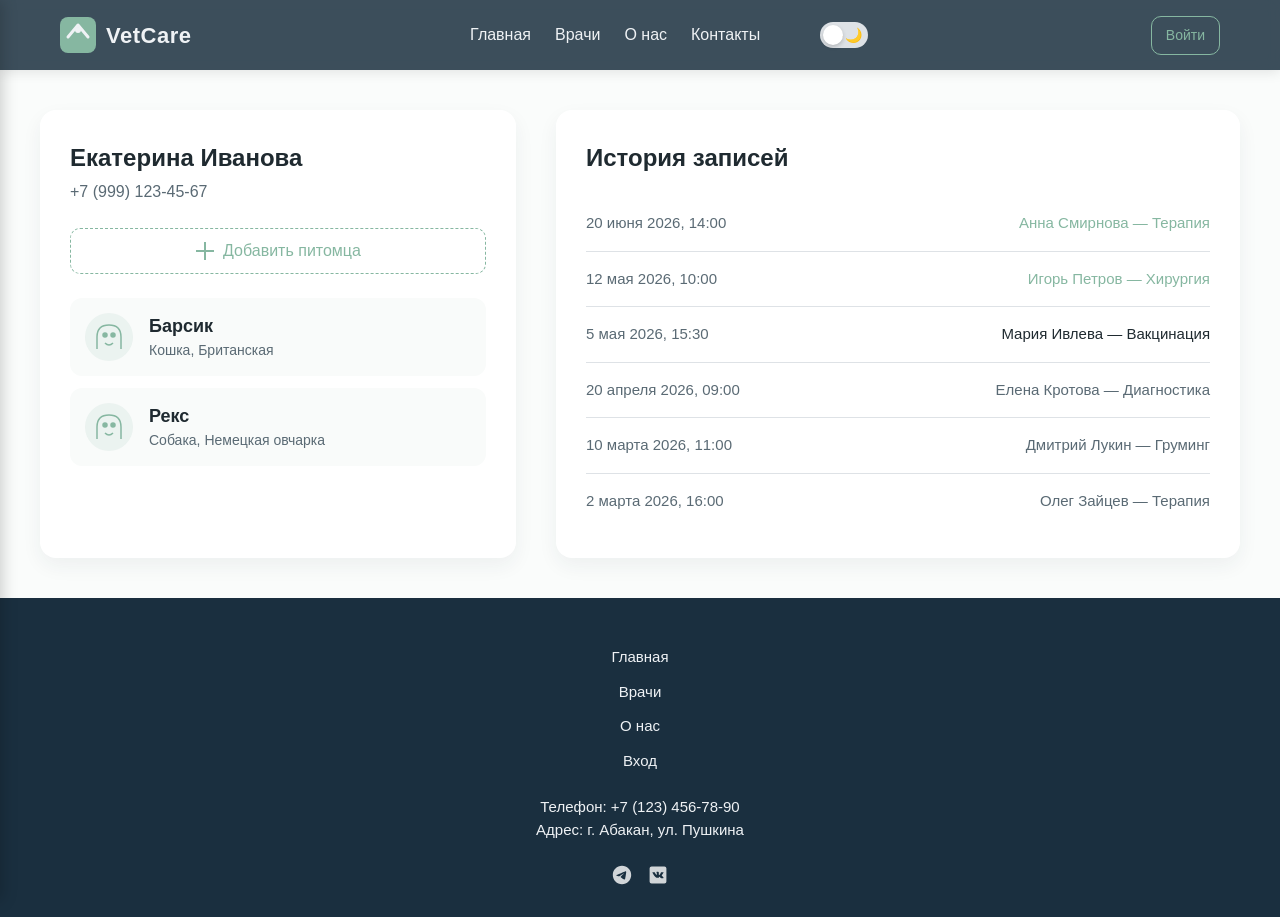
==== account.html @ f92dcf3c "Add files via upload" ====
<!DOCTYPE html>
<html lang="ru">
<head>
  <meta charset="UTF-8">
  <meta name="viewport" content="width=device-width, initial-scale=1.0">
  <title>Личный кабинет — VetCare</title>
  <link rel="stylesheet" href="style.css">
</head>
<body>
  <header class="header">
    <div class="container header__inner">
      <a href="index.html" class="logo" aria-label="На главную">
        <svg width="36" height="36" viewBox="0 0 36 36" fill="none">
          <rect width="36" height="36" rx="8" fill="#86B7A1" />
          <path d="M8 20 L18 8 L28 20" stroke="#EFF2F5" stroke-width="3" stroke-linecap="round" stroke-linejoin="round"/>
          <circle cx="18" cy="13" r="3" fill="#EFF2F5" />
        </svg>
        <span class="logo__text">VetCare</span>
      </a>
      <nav class="header__nav">
        <ul class="header__nav-list">
          <li><a href="index.html" class="header__nav-link">Главная</a></li>
          <li><a href="index.html#doctors-section" class="header__nav-link">Врачи</a></li>
          <li><a href="index.html#about" class="header__nav-link">О нас</a></li>
          <li><a href="#footer" class="header__nav-link">Контакты</a></li>
        </ul>
      </nav>
<button class="theme-switch" id="themeToggle" aria-label="Переключить тему">
  <span class="theme-switch__track">
    <span class="theme-switch__icon theme-switch__icon--sun">☀️</span>
    <span class="theme-switch__icon theme-switch__icon--moon">🌙</span>
    <span class="theme-switch__thumb"></span>
  </span>
</button>
      <div class="header__actions" id="headerActions"></div>
      <button class="burger" aria-label="Открыть меню">
        <span></span><span></span><span></span>
      </button>
    </div>
  </header>
  <div class="mobile-overlay"></div>
  <nav class="mobile-menu" id="mobileMenu">
    <a href="index.html" class="mobile-menu__link">Главная</a>
    <a href="index.html#doctors-section" class="mobile-menu__link">Врачи</a>
    <a href="index.html#about" class="mobile-menu__link">О нас</a>
    <a href="#footer" class="mobile-menu__link">Контакты</a>
    <div id="mobileAuth"></div>
  </nav>

  <main class="main">
    <div class="container account-container">
      <div class="account__left">
        <div class="account__user-info">
          <h2 class="account__user-name">Екатерина Иванова</h2>
          <p class="account__user-phone">+7 (999) 123-45-67</p>
        </div>
        <button class="btn btn-outline account__add-pet-btn" id="openAddPetBtn">
          <svg width="20" height="20" viewBox="0 0 20 20" fill="none" stroke="currentColor" stroke-width="2">
            <line x1="10" y1="1" x2="10" y2="19"/><line x1="1" y1="10" x2="19" y2="10"/>
          </svg>
          Добавить питомца
        </button>
        <div class="pets-list" id="petsList">
          <div class="pet-card" data-pet-id="1" onclick="location.href='pet.html?id=1'">
            <div class="pet-card__silhouette">
              <svg width="40" height="40" viewBox="0 0 40 40" fill="none" stroke="#86B7A1" stroke-width="1.5">
                <path d="M8 32V20C8 12 12 8 20 8C28 8 32 12 32 20V32"/>
                <circle cx="16" cy="18" r="2" fill="#86B7A1"/><circle cx="24" cy="18" r="2" fill="#86B7A1"/>
                <path d="M16 26C16 26 18 28 20 28C22 28 24 26 24 26" stroke="#86B7A1" stroke-width="1.5" fill="none"/>
              </svg>
            </div>
            <div class="pet-card__info">
              <h3 class="pet-card__name">Барсик</h3>
              <p class="pet-card__details">Кошка, Британская</p>
            </div>
          </div>
          <div class="pet-card" data-pet-id="2" onclick="location.href='pet.html?id=2'">
            <div class="pet-card__silhouette">
              <svg width="40" height="40" viewBox="0 0 40 40" fill="none" stroke="#86B7A1" stroke-width="1.5">
                <path d="M8 32V20C8 12 12 8 20 8C28 8 32 12 32 20V32"/>
                <circle cx="16" cy="18" r="2" fill="#86B7A1"/><circle cx="24" cy="18" r="2" fill="#86B7A1"/>
                <path d="M16 26C16 26 18 28 20 28C22 28 24 26 24 26" stroke="#86B7A1" stroke-width="1.5" fill="none"/>
              </svg>
            </div>
            <div class="pet-card__info">
              <h3 class="pet-card__name">Рекс</h3>
              <p class="pet-card__details">Собака, Немецкая овчарка</p>
            </div>
          </div>
        </div>
      </div>

      <div class="account__right">
        <h2 class="account__history-title">История записей</h2>
        <div class="history-list" id="historyList">
          <div class="history-item history-item--future">
            <span class="history-item__date">20 июня 2026, 14:00</span>
            <span class="history-item__info">Анна Смирнова — Терапия</span>
          </div>
          <div class="history-item history-item--future">
            <span class="history-item__date">12 мая 2026, 10:00</span>
            <span class="history-item__info">Игорь Петров — Хирургия</span>
          </div>
          <div class="history-item">
            <span class="history-item__date">5 мая 2026, 15:30</span>
            <span class="history-item__info">Мария Ивлева — Вакцинация</span>
          </div>
          <div class="history-item history-item--past">
            <span class="history-item__date">20 апреля 2026, 09:00</span>
            <span class="history-item__info">Елена Кротова — Диагностика</span>
          </div>
          <div class="history-item history-item--past">
            <span class="history-item__date">10 марта 2026, 11:00</span>
            <span class="history-item__info">Дмитрий Лукин — Груминг</span>
          </div>
          <div class="history-item history-item--past">
            <span class="history-item__date">2 марта 2026, 16:00</span>
            <span class="history-item__info">Олег Зайцев — Терапия</span>
          </div>
        </div>
      </div>
    </div>
  </main>

  <footer class="footer" id="footer">
    <div class="container footer__inner">
      <ul class="footer__nav">
        <li><a href="index.html">Главная</a></li>
        <li><a href="index.html#doctors-section">Врачи</a></li>
        <li><a href="index.html#about">О нас</a></li>
        <li><a href="auth.html">Вход</a></li>
      </ul>
      <div class="footer__contacts">
        <p>Телефон: <a href="tel:+71234567890" class="footer__link">+7 (123) 456-78-90</a></p>
        <p>Адрес: г. Абакан, ул. Пушкина</p>
      </div>
      <div class="social">
        <a href="#" class="social__link" aria-label="Telegram">
          <img src="images/telegram.svg" alt="Telegram" width="20" height="20" />
        </a>
        <a href="#" class="social__link" aria-label="VK">
          <img src="images/vk.svg" alt="VK" width="20" height="20" />
        </a>
      </div>
    </div>
  </footer>

  <div class="modal-overlay" id="addPetModal">
    <div class="modal">
      <button class="modal__close" id="closeAddPetBtn" aria-label="Закрыть">
        <svg width="24" height="24" viewBox="0 0 24 24" fill="none" stroke="currentColor"><path d="M18 6L6 18M6 6l12 12"/></svg>
      </button>
      <h3 class="modal__title">Добавить питомца</h3>
      <form id="addPetForm" class="modal__form active" novalidate>
        <div class="form-group">
          <input type="text" class="form-input" placeholder="Кличка" required>
          <span class="form-error"></span>
        </div>
        <div class="form-group">
          <input type="number" class="form-input" placeholder="Возраст (лет)" min="0" max="30" required>
          <span class="form-error"></span>
        </div>
        <div class="form-group">
          <select class="form-input" id="petSpecies" required>
            <option value="" disabled selected>Вид животного</option>
            <option value="cat">Кошка</option>
            <option value="dog">Собака</option>
            <option value="rodent">Грызун</option>
            <option value="bird">Птица</option>
            <option value="reptile">Рептилия</option>
          </select>
          <span class="form-error"></span>
        </div>
        <div class="form-group">
          <select class="form-input" id="petBreed" required>
            <option value="" disabled selected>Порода</option>
          </select>
          <span class="form-error"></span>
        </div>
        <div class="form-group">
          <select class="form-input" id="petGender" required>
            <option value="" disabled selected>Пол</option>
            <option value="male">Самец</option>
            <option value="female">Самка</option>
            <option value="unknown">Неизвестно</option>
          </select>
          <span class="form-error"></span>
        </div>
        <button type="submit" class="btn btn-primary modal__submit">Добавить</button>
      </form>
    </div>
  </div>

  <script src="script.js"></script>
  <script>
    document.addEventListener('DOMContentLoaded', function() {
      const authActions = document.getElementById('headerActions');
      if (authActions && localStorage.getItem('loggedIn') === 'true') {
        authActions.innerHTML = `
          <a href="#" class="btn btn-outline header__settings-btn">Настройки аккаунта</a>
          <a href="#" class="btn btn-outline header__logout-btn" id="logoutBtn">Выйти</a>
        `;
        const logoutBtn = document.getElementById('logoutBtn');
        if (logoutBtn) {
          logoutBtn.addEventListener('click', function(e) {
            e.preventDefault();
            localStorage.removeItem('loggedIn');
            window.location.href = 'index.html';
          });
        }
      }
    });

    const modal = document.getElementById('addPetModal');
    const openBtn = document.getElementById('openAddPetBtn');
    const closeBtn = document.getElementById('closeAddPetBtn');
    openBtn.addEventListener('click', () => modal.classList.add('active'));
    closeBtn.addEventListener('click', () => modal.classList.remove('active'));
    modal.addEventListener('click', (e) => { if (e.target === modal) modal.classList.remove('active'); });

    const breeds = {
      cat: ['Британская', 'Персидская', 'Сиамская', 'Мейн-кун', 'Другая'],
      dog: ['Немецкая овчарка', 'Лабрадор', 'Йоркширский терьер', 'Бигль', 'Другая'],
      rodent: ['Хомяк', 'Морская свинка', 'Кролик', 'Шиншилла', 'Другая'],
      bird: ['Волнистый попугай', 'Корелла', 'Жако', 'Канарейка', 'Другая'],
      reptile: ['Черепаха', 'Ящерица', 'Змея', 'Хамелеон', 'Другая']
    };
    const speciesSelect = document.getElementById('petSpecies');
    const breedSelect = document.getElementById('petBreed');
    speciesSelect.addEventListener('change', function() {
      const species = this.value;
      breedSelect.innerHTML = '<option value="" disabled selected>Порода</option>';
      if (breeds[species]) {
        breeds[species].forEach(breed => {
          const opt = document.createElement('option');
          opt.value = breed.toLowerCase().replace(/\s/g, '-');
          opt.textContent = breed;
          breedSelect.appendChild(opt);
        });
      }
    });

    const petsList = document.getElementById('petsList');
    const addPetForm = document.getElementById('addPetForm');
    addPetForm.addEventListener('submit', function(e) {
      e.preventDefault();
      const nameInput = this.querySelector('[placeholder="Кличка"]');
      const name = nameInput.value;
      const species = speciesSelect.options[speciesSelect.selectedIndex].text;
      const breed = breedSelect.options[breedSelect.selectedIndex].text;
      const newCard = document.createElement('div');
      newCard.className = 'pet-card pet-card--new';
      newCard.setAttribute('data-pet-id', Date.now());
      newCard.innerHTML = `
        <div class="pet-card__silhouette">
          <svg width="40" height="40" viewBox="0 0 40 40" fill="none" stroke="#86B7A1" stroke-width="1.5">
            <path d="M8 32V20C8 12 12 8 20 8C28 8 32 12 32 20V32"/>
            <circle cx="16" cy="18" r="2" fill="#86B7A1"/><circle cx="24" cy="18" r="2" fill="#86B7A1"/>
            <path d="M16 26C16 26 18 28 20 28C22 28 24 26 24 26" stroke="#86B7A1" stroke-width="1.5" fill="none"/>
          </svg>
        </div>
        <div class="pet-card__info">
          <h3 class="pet-card__name">${name}</h3>
          <p class="pet-card__details">${species}, ${breed}</p>
        </div>
      `;
      newCard.addEventListener('click', () => {
        location.href = `pet.html?id=${newCard.dataset.petId}`;
      });
      petsList.appendChild(newCard);
      requestAnimationFrame(() => {
        newCard.classList.add('pet-card--visible');
      });
      modal.classList.remove('active');
      this.reset();
    });

    const historyItems = document.querySelectorAll('.history-item');
    const observer = new IntersectionObserver((entries) => {
      entries.forEach(entry => {
        if (entry.isIntersecting) {
          entry.target.classList.add('history-item--visible');
          observer.unobserve(entry.target);
        }
      });
    }, { threshold: 0.3 });

    historyItems.forEach(item => {
      const rect = item.getBoundingClientRect();
      const isVisible = rect.top < window.innerHeight && rect.bottom > 0;
      if (isVisible) {
        item.classList.add('history-item--visible');
      } else {
        observer.observe(item);
      }
    });

    document.querySelectorAll('.pet-card').forEach(pet => {
      pet.style.opacity = 0;
      pet.style.transform = 'scale(0.95)';
      setTimeout(() => {
        pet.style.transition = 'opacity 0.4s ease, transform 0.4s ease';
        pet.style.opacity = 1;
        pet.style.transform = 'scale(1)';
      }, 100);
    });
  </script>
</body>
</html>
---- style.css ----
:root {
  --bg-page: #FAFCFB;
  --dark: #1A2F3F;
  --dark-text: #EFF2F5;
  --text-primary: #1F2A30;
  --text-secondary: #5A6A74;
  --accent: #86B7A1;
  --accent-light: #A8D0BD;
  --accent-soft: #F0D9CE;
  --border-light: #DEE2E6;
  --white: #FFFFFF;
  --shadow-sm: 0 8px 20px rgba(26,47,63,0.06);
  --shadow-hover: 0 12px 28px rgba(26,47,63,0.12);
  --radius-card: 16px;
  --radius-btn: 10px;
  --font: -apple-system, BlinkMacSystemFont, 'Segoe UI', Roboto, Helvetica, Arial, sans-serif;
  --transition: 0.2s ease;
}

body.dark-theme {
  --bg-page: #1a1f24;
  --dark: #0d1114;
  --dark-text: #cfd4d9;
  --text-primary: #e0e5ea;
  --text-secondary: #a0a8b0;
  --accent: #86b7a1;
  --accent-light: #a8d0bd;
  --accent-soft: #d9c5b8;
  --border-light: #3a4047;
  --white: #252a30;
  --shadow-sm: 0 8px 20px rgba(0,0,0,0.3);
  --shadow-hover: 0 12px 28px rgba(0,0,0,0.4);
}

* {
  margin: 0;
  padding: 0;
  box-sizing: border-box;
}

body {
  font-family: var(--font);
  background: var(--bg-page);
  color: var(--text-primary);
  font-size: 16px;
  line-height: 1.5;
  display: flex;
  flex-direction: column;
  min-height: 100vh;
  padding-top: 70px;
}

.main {
  flex: 1;
}

.container {
  max-width: 1200px;
  margin: 0 auto;
  padding: 0 20px;
}

.header {
  background: rgba(26,47,63,0.85);
  backdrop-filter: blur(10px);
  color: var(--dark-text);
  position: fixed;
  top: 0;
  width: 100%;
  z-index: 1000;
  height: 70px;
  box-shadow: 0 2px 12px rgba(0,0,0,0.1);
}
.header__inner {
  display: flex;
  align-items: center;
  justify-content: space-between;
  height: 100%;
}
.header__actions {
  display: flex;
  gap: 8px;
  flex-wrap: wrap;
  justify-content: flex-end;
}
.header__actions .btn {
  padding: 8px 14px;
  font-size: 14px;
  white-space: nowrap;
}
.logo {
  display: flex;
  align-items: center;
  gap: 10px;
  text-decoration: none;
  color: var(--dark-text);
}
.logo__text {
  font-size: 22px;
  font-weight: 700;
  letter-spacing: 0.5px;
}

.btn {
  display: inline-flex;
  align-items: center;
  justify-content: center;
  padding: 10px 20px;
  border-radius: var(--radius-btn);
  font-size: 16px;
  font-weight: 500;
  border: 1px solid transparent;
  cursor: pointer;
  text-decoration: none;
  transition: background var(--transition), transform var(--transition), box-shadow var(--transition);
}
.btn-primary {
  background: linear-gradient(135deg, var(--accent), var(--accent-light));
  color: white;
  border: none;
  box-shadow: 0 4px 12px rgba(134,183,161,0.3);
}
.btn-primary:hover {
  background: linear-gradient(135deg, #7BA18D, #98C4B0);
  transform: translateY(-2px);
  box-shadow: 0 6px 18px rgba(134,183,161,0.45);
}
.btn-outline {
  background: transparent;
  color: var(--accent);
  border: 1px solid var(--accent);
}
.btn-outline:hover {
  background: var(--accent);
  color: white;
}
.header__auth-btn {
  border-color: var(--accent);
  color: var(--accent);
}

.hero {
  position: relative;
  background: url('images/banner.jpg') center/cover no-repeat;
  min-height: 70vh;
  display: flex;
  align-items: center;
}
.hero__overlay {
  position: absolute;
  inset: 0;
  background: linear-gradient(to right, var(--dark) 0%, transparent 70%);
}
.hero__content {
  position: relative;
  z-index: 2;
  max-width: 900px;
  padding: 0 160px;  
  color: white;
}
.hero__title {
  font-size: 70px;   
  font-weight: 700;
  margin-bottom: 10px;
}
.hero__subtitle {
  font-size: 30px;  
  margin-bottom: 30px;
  opacity: 0.9;
}
.hero__btn {
  font-size: 26px;   
  padding: 20px 46px; 
}

.about {
  padding: 80px 0;
}
.about__inner {
  display: flex;
  gap: 40px;
  align-items: center;
}
.about__image {
  flex: 1;
  border-radius: var(--radius-card);
  overflow: hidden;
  box-shadow: var(--shadow-sm);
}
.about__image img {
  width: 100%;
  display: block;
  object-fit: cover;
}
.about__text {
  flex: 1;
}
.about__text h2 {
  font-size: 32px;
  font-weight: 600;
  margin-bottom: 20px;
}
.about__text p {
  margin-bottom: 20px;
  color: var(--text-secondary);
}
.about__benefits {
  list-style: none;
  display: flex;
  flex-wrap: wrap;
  gap: 16px;
}
.about__benefits li {
  display: flex;
  align-items: center;
  gap: 8px;
  font-weight: 500;
  color: var(--text-primary);
}
.about__benefits li::before {
  content: "✓";
  color: var(--accent);
  font-weight: bold;
}

.search-bar {
  max-width: 600px;
  margin: 40px auto 20px;
  position: relative;
}
.search-bar__input {
  width: 100%;
  padding: 14px 48px 14px 20px;
  border: 1px solid var(--border-light);
  border-radius: var(--radius-btn);
  font-size: 16px;
  background: var(--white);
  box-shadow: var(--shadow-sm);
  transition: border-color var(--transition), box-shadow var(--transition);
}
.search-bar__input:focus {
  outline: none;
  border-color: var(--accent);
  box-shadow: 0 0 0 4px rgba(134,183,161,0.15);
}
.search-bar__icon {
  position: absolute;
  right: 16px;
  top: 50%;
  transform: translateY(-50%);
  color: var(--text-secondary);
}

.doctors__sort {
  display: flex;
  align-items: center;
  gap: 16px;
  margin-bottom: 20px;
}
.sort-label {
  font-weight: 500;
  color: var(--text-secondary);
}
.sort-btn {
  background: none;
  border: none;
  font-size: 15px;
  color: var(--text-secondary);
  cursor: pointer;
  padding: 6px 12px;
  border-radius: 20px;
  transition: color var(--transition), background var(--transition);
}
.sort-btn.active {
  color: white;
  background: var(--accent);
}

.main-layout {
  display: flex;
  gap: 30px;
  padding-bottom: 60px;
}
.doctors {
  flex: 1;
}
.filters {
  width: 240px;
  flex-shrink: 0;
  background: var(--white);
  border-radius: var(--radius-card);
  padding: 20px;
  box-shadow: var(--shadow-sm);
}

.doctors__grid {
  display: grid;
  grid-template-columns: repeat(3, 1fr);
  gap: 24px;
}
.doctor-card {
  background: var(--white);
  border-radius: var(--radius-card);
  box-shadow: var(--shadow-sm);
  overflow: hidden;
  transition: transform var(--transition), box-shadow var(--transition);
}
.doctor-card:hover {
  transform: translateY(-6px);
  box-shadow: var(--shadow-hover);
}
.doctor-card__link {
  color: inherit;
  text-decoration: none;
  display: block;
}
.doctor-card__photo {
  aspect-ratio: 3/2;
  overflow: hidden;
}
.doctor-card__img {
  width: 100%;
  height: 100%;
  object-fit: cover;
}
.doctor-card__info {
  padding: 16px 16px 8px;
}
.doctor-card__name {
  font-size: 20px;
  font-weight: 600;
  margin-bottom: 4px;
}
.doctor-card__spec {
  font-size: 14px;
  color: var(--text-secondary);
}
.doctor-card__btn {
  margin: 8px 16px 16px;
  width: calc(100% - 32px);
}

.filters__group {
  margin-bottom: 24px;
}
.filters__title {
  font-weight: 600;
  margin-bottom: 12px;
}
.checkbox {
  display: flex;
  align-items: center;
  gap: 10px;
  margin-bottom: 10px;
  font-size: 15px;
  cursor: pointer;
}
.checkbox input {
  accent-color: var(--accent);
  width: 18px;
  height: 18px;
}

.footer {
  background: var(--dark);
  color: var(--dark-text);
  padding: 48px 20px 32px;
  font-size: 15px;
  margin-top: auto;
  text-align: center;
}
.footer__inner {
  display: flex;
  flex-direction: column;
  align-items: center;
  gap: 24px;
  max-width: 600px;
  margin: 0 auto;
}
.footer__nav {
  list-style: none;
  display: flex;
  flex-direction: column;
  gap: 12px;
  margin: 0;
  padding: 0;
}
.footer__nav a {
  color: var(--dark-text);
  text-decoration: none;
  font-weight: 500;
  transition: color var(--transition);
}
.footer__nav a:hover {
  color: var(--accent);
}
.footer__link {
  color: var(--dark-text);
  text-decoration: none;
}
.footer__link:hover {
  color: var(--accent);
}
.social {
  display: flex;
  gap: 16px;
  justify-content: center;
}
.social__link {
  color: var(--dark-text);
  opacity: 0.8;
  transition: opacity var(--transition);
}
.social__link img {
  display: block;
  width: 20px;
  height: 20px;
}
.social__link:hover {
  opacity: 1;
}
.footer__legal {
  opacity: 0.6;
  font-size: 13px;
  margin-top: 8px;
}

.auth-page {
  display: flex;
  justify-content: center;
  align-items: center;
  min-height: calc(100vh - 140px);
  padding: 20px;
}
.auth-container {
  background: var(--white);
  border-radius: 16px;
  box-shadow: var(--shadow-sm);
  padding: 40px;
  max-width: 420px;
  width: 100%;
  opacity: 0;
  transform: translateY(20px);
  animation: fadeInUp 0.5s ease forwards;
}
@keyframes fadeInUp {
  to { opacity: 1; transform: translateY(0); }
}
.tab-switcher {
  display: flex;
  margin-bottom: 24px;
  border-bottom: 1px solid var(--border-light);
}
.tab-btn {
  flex: 1;
  padding: 10px;
  background: none;
  border: none;
  font-size: 16px;
  font-weight: 500;
  color: var(--text-secondary);
  cursor: pointer;
  border-bottom: 2px solid transparent;
  transition: color var(--transition), border-color var(--transition);
}
.tab-btn.active {
  color: var(--text-primary);
  border-bottom-color: var(--accent);
}
.auth-form {
  display: none;
  flex-direction: column;
  gap: 20px;
}
.auth-form.active {
  display: flex;
}
.form-group {
  position: relative;
  margin-bottom: 8px;
}
.form-input {
  width: 100%;
  padding: 12px 0;
  border: none;
  border-bottom: 1px solid var(--border-light);
  border-radius: 0;
  font-size: 16px;
  background: transparent;
  transition: border-color var(--transition);
  outline: none;
}
.form-input:focus {
  border-bottom-color: var(--accent);
}
.form-input.invalid {
  border-bottom-color: #D96C5B;
}
.form-error {
  display: block;
  font-size: 13px;
  color: #D96C5B;
  min-height: 18px;
  opacity: 0;
  transform: translateY(-4px);
  transition: opacity 0.2s, transform 0.2s;
  margin-top: 4px;
}
.form-error.visible {
  opacity: 1;
  transform: translateY(0);
}
.auth-submit {
  margin-top: 10px;
}
.auth-switch-text {
  text-align: center;
  font-size: 14px;
  color: var(--text-secondary);
}
.link-btn {
  background: none;
  border: none;
  color: var(--accent);
  cursor: pointer;
  font-size: 14px;
  text-decoration: underline;
  padding: 0;
}

.account-container {
  display: flex;
  gap: 40px;
  padding: 40px 0;
}
.account__left {
  flex: 1;
  background: var(--white);
  border-radius: var(--radius-card);
  padding: 30px;
  box-shadow: var(--shadow-sm);
  opacity: 0;
  transform: translateY(20px);
  animation: fadeInUp 0.5s ease forwards;
}
.account__right {
  flex: 1.5;
  background: var(--white);
  border-radius: var(--radius-card);
  padding: 30px;
  box-shadow: var(--shadow-sm);
  opacity: 0;
  transform: translateY(20px);
  animation: fadeInUp 0.5s ease forwards 0.2s;
}
.account__user-name {
  font-size: 24px;
  font-weight: 600;
  margin-bottom: 4px;
}
.account__user-phone {
  font-size: 16px;
  color: var(--text-secondary);
  margin-bottom: 24px;
}
.account__add-pet-btn {
  display: inline-flex;
  align-items: center;
  gap: 8px;
  margin-bottom: 24px;
  width: 100%;
  justify-content: center;
  border: 1px dashed var(--accent);
  color: var(--accent);
  background: transparent;
  transition: all 0.3s ease;
  padding: 12px;
}
.account__add-pet-btn:hover {
  background: var(--accent);
  color: white;
  border-style: solid;
}
.pets-list {
  display: flex;
  flex-direction: column;
  gap: 12px;
}
.pet-card {
  display: flex;
  align-items: center;
  gap: 16px;
  padding: 14px;
  background: #F9FBFA;
  border-radius: 12px;
  border: 1px solid transparent;
  cursor: pointer;
  transition: transform 0.25s ease, box-shadow 0.25s ease, border-color 0.25s ease, opacity 0.4s ease, background 0.25s ease;
}
.pet-card:hover {
  transform: scale(1.02);
  box-shadow: 0 6px 18px rgba(0,0,0,0.05);
  border-color: var(--accent);
  background: white;
}
.pet-card__silhouette {
  width: 48px;
  height: 48px;
  background: rgba(134, 183, 161, 0.12);
  border-radius: 50%;
  display: flex;
  align-items: center;
  justify-content: center;
  flex-shrink: 0;
}
.pet-card__name {
  font-size: 18px;
  font-weight: 600;
}
.pet-card__details {
  font-size: 14px;
  color: var(--text-secondary);
}
.pet-card--new {
  opacity: 0;
  transform: scale(0.9);
}
.pet-card--new.pet-card--visible {
  opacity: 1;
  transform: scale(1);
}
.account__history-title {
  font-size: 24px;
  font-weight: 600;
  margin-bottom: 20px;
}
.history-list {
  display: flex;
  flex-direction: column;
}
.history-item {
  display: flex;
  justify-content: space-between;
  align-items: baseline;
  padding: 16px 0;
  border-bottom: 1px solid var(--border-light);
  font-size: 15px;
  opacity: 0;
  transform: translateY(15px);
  transition: opacity 0.4s ease, transform 0.4s ease;
}
.history-item:last-child {
  border-bottom: none;
}
.history-item--visible {
  opacity: 1;
  transform: translateY(0);
}
.history-item__date {
  color: var(--text-secondary);
  white-space: nowrap;
  margin-right: 20px;
}
.history-item__info {
  text-align: right;
  color: var(--text-primary);
  font-weight: 500;
}
.history-item--past .history-item__info {
  color: var(--text-secondary);
  font-weight: normal;
}
.history-item--future .history-item__info {
  color: var(--accent);
  font-weight: 500;
}

.modal-overlay {
  position: fixed;
  inset: 0;
  background: rgba(26, 47, 63, 0.6);
  backdrop-filter: blur(4px);
  z-index: 2000;
  display: flex;
  align-items: center;
  justify-content: center;
  opacity: 0;
  visibility: hidden;
  transition: opacity 0.3s ease, visibility 0.3s ease;
}
.modal-overlay.active {
  opacity: 1;
  visibility: visible;
}
.modal {
  background: var(--white);
  border-radius: 16px;
  padding: 32px;
  max-width: 440px;
  width: 90%;
  box-shadow: 0 16px 40px rgba(26, 47, 63, 0.15);
  position: relative;
  transform: scale(0.95);
  transition: transform 0.3s ease;
}
.modal-overlay.active .modal {
  transform: scale(1);
}
.modal__close {
  position: absolute;
  top: 16px;
  right: 16px;
  background: none;
  border: none;
  cursor: pointer;
  color: var(--text-secondary);
  transition: color 0.2s;
}
.modal__close:hover {
  color: var(--text-primary);
}
.modal__title {
  font-size: 22px;
  font-weight: 600;
  margin-bottom: 24px;
  text-align: center;
}
.modal__form {
  display: flex;
  flex-direction: column;
  gap: 18px;
}
.modal__submit {
  margin-top: 8px;
}

.doctor-profile {
  display: flex;
  gap: 40px;
  padding: 40px 0 60px;
}
.doctor-profile__info {
  flex: 2;
}
.doctor-profile__photo-wrapper {
  flex: 1.2;
  display: flex;
  flex-direction: column;
  align-items: center;
}
.doctor-profile__name {
  font-size: 32px;
  font-weight: 600;
  margin-bottom: 12px;
}
.doctor-profile__rating {
  display: flex;
  align-items: center;
  gap: 12px;
  margin-bottom: 24px;
}
.stars {
  display: flex;
  gap: 4px;
}
.star {
  color: var(--accent);
  transition: transform 0.2s;
}
.star:hover {
  transform: scale(1.2);
}
.rating-value {
  font-size: 20px;
  font-weight: 600;
  color: var(--text-primary);
}
.doctor-profile__btn {
  margin-bottom: 32px;
  position: relative;
  overflow: hidden;
}
.ripple-effect {
  position: absolute;
  border-radius: 50%;
  background: rgba(255,255,255,0.4);
  transform: scale(0);
  animation: ripple 0.6s linear;
  pointer-events: none;
}
@keyframes ripple {
  to {
    transform: scale(4);
    opacity: 0;
  }
}
.doctor-profile__desc p {
  font-size: 16px;
  line-height: 1.6;
  margin-bottom: 12px;
}
.doctor-profile__photo {
  width: 100%;
  aspect-ratio: 3/4;
  border-radius: var(--radius-card);
  overflow: hidden;
  box-shadow: var(--shadow-sm);
  background-color: #F8F6F4; 
  background-size: 80px;
}
.doctor-profile__photo img {
  width: 100%;
  height: 100%;
  object-fit: cover;
  border-radius: var(--radius-card);
  border: 2px solid var(--accent-soft);
}
.doctor-profile__categories {
  display: flex;
  flex-wrap: wrap;
  justify-content: center;
  gap: 8px;
  margin-top: 20px;
}
.category-tag {
  background: rgba(240, 217, 206, 0.7);
  color: var(--text-primary);
  padding: 6px 14px;
  border-radius: 20px;
  font-size: 14px;
  font-weight: 500;
  backdrop-filter: blur(4px);
  opacity: 0;
  transform: scale(0.8);
  transition: opacity 0.3s ease, transform 0.3s ease;
}
.error {
  text-align: center;
  font-size: 20px;
  padding: 60px 0;
  color: var(--text-secondary);
}

.pet-page {
  padding: 40px 0 60px;
  text-align: center;
  opacity: 1;
  transform: translateY(0);
}
.pet-page__name {
  font-size: 36px;
  font-weight: 600;
  margin-bottom: 8px;
}
.pet-page__details {
  font-size: 18px;
  color: var(--text-secondary);
  margin-bottom: 40px;
}

.calendar-title {
  font-size: 22px;
  font-weight: 600;
  margin-bottom: 20px;
}
.calendar-grid {
  display: grid;
  grid-template-columns: repeat(7, 1fr);
  gap: 8px;
  max-width: 500px;
  margin: 0 auto;
  background: var(--white);
  border-radius: 16px;
  padding: 20px;
  box-shadow: var(--shadow-sm);
}
.calendar-header {
  font-weight: 500;
  color: var(--text-secondary);
  padding: 8px 0;
}
.calendar-day {
  aspect-ratio: 1;
  display: flex;
  flex-direction: column;
  align-items: center;
  justify-content: center;
  border-radius: 12px;
  position: relative;
  font-weight: 500;
  transition: background 0.2s;
}
.calendar-day.empty {
  background: transparent;
}
.calendar-day.today {
  border: 2px solid var(--accent);
  font-weight: 700;
}
.day-number {
  position: relative;
  z-index: 1;
}
.calendar-dot {
  width: 8px;
  height: 8px;
  border-radius: 50%;
  position: absolute;
  bottom: 6px;
  transition: transform 0.2s, opacity 0.2s;
}
.dot-future {
  background: var(--accent);
}
.dot-past {
  background: var(--accent-soft);
  opacity: 0.7;
}
.calendar-dot:hover {
  transform: scale(1.8);
}
.calendar-dot::after {
  content: attr(title);
  position: absolute;
  bottom: 120%;
  left: 50%;
  transform: translateX(-50%) translateY(4px);
  background: var(--dark);
  color: white;
  font-size: 13px;
  padding: 4px 10px;
  border-radius: 6px;
  white-space: nowrap;
  opacity: 0;
  pointer-events: none;
  transition: opacity 0.2s, transform 0.2s;
}
.calendar-dot:hover::after {
  opacity: 1;
  transform: translateX(-50%) translateY(0);
}

.back-link {
  display: flex;
  align-items: center;
  gap: 6px;
  color: var(--dark-text);
  text-decoration: none;
  font-weight: 500;
  transition: opacity 0.2s;
}
.back-link:hover {
  opacity: 0.8;
}
.back-text {
  font-size: 16px;
}

.pet-layout {
  display: flex;
  gap: 20px;
  align-items: flex-start;
  justify-content: center;
  max-width: 900px;
  margin: 0 auto;
  position: relative;
}
.pet-calendar {
  flex: 1;
  max-width: 500px;
  transition: transform 0.3s ease;
}

.event-details-panel {
  flex: 0 0 260px;
  background: white;
  border-radius: 16px;
  box-shadow: var(--shadow-sm);
  padding: 20px;
  opacity: 0;
  transform: translateX(20px);
  pointer-events: none;
  transition: opacity 0.3s ease, transform 0.3s ease;
  align-self: flex-start;
}
.event-details-panel.active {
  opacity: 1;
  transform: translateX(0);
  pointer-events: all;
}
.event-details-panel__header {
  display: flex;
  justify-content: space-between;
  align-items: center;
  margin-bottom: 12px;
}
.event-details-panel__date {
  font-size: 18px;
  font-weight: 600;
}
.event-details-panel__close {
  background: none;
  border: none;
  font-size: 24px;
  cursor: pointer;
  color: var(--text-secondary);
  line-height: 1;
}
.event-details-panel__label {
  font-size: 16px;
  margin-bottom: 8px;
}
.event-details-panel__doctor {
  font-size: 14px;
  color: var(--accent);
  font-weight: 500;
}

.calendar-day.has-event {
  cursor: pointer;
  transition: background 0.2s;
}
.calendar-day.has-event:hover {
  background: rgba(134, 183, 161, 0.1);
}

.header__nav {
  display: flex;
  align-items: center;
  gap: 24px;
  margin-left: auto; 
}

.header__inner {
  display: flex;
  align-items: center;
  justify-content: flex-start;
  gap: 32px;
  height: 100%;
}
.header__nav-list {
  list-style: none;
  display: flex;
  gap: 24px;
}
.header__nav-link {
  color: var(--dark-text);
  text-decoration: none;
  font-size: 16px;
  font-weight: 500;
  transition: color var(--transition);
}
.header__nav-link:hover {
  color: var(--accent);
}
.header__actions {
  margin-left: auto; /* справа */
}

.burger {
  display: none;
  flex-direction: column;
  justify-content: space-around;
  width: 28px;
  height: 24px;
  background: transparent;
  border: none;
  cursor: pointer;
  z-index: 1100;
  margin-left: auto;
}
.burger span {
  display: block;
  width: 100%;
  height: 2px;
  background: var(--dark-text);
  border-radius: 2px;
  transition: transform 0.3s ease, opacity 0.3s ease;
}

.burger.active span:nth-child(1) {
  transform: translateY(8px) rotate(45deg);
}
.burger.active span:nth-child(2) {
  opacity: 0;
}
.burger.active span:nth-child(3) {
  transform: translateY(-8px) rotate(-45deg);
}

.mobile-menu {
  position: fixed;
  top: 0;
  left: 0;
  width: 280px;
  height: 100vh;
  background: var(--dark);
  box-shadow: 2px 0 15px rgba(0,0,0,0.2);
  transform: translateX(-100%);
  transition: transform 0.3s ease;
  z-index: 1050;
  padding: 24px;
  display: flex;
  flex-direction: column;
  gap: 20px;
}
.mobile-menu.active {
  transform: translateX(0);
}
.mobile-menu__link {
  color: var(--dark-text);
  text-decoration: none;
  font-size: 18px;
  font-weight: 500;
}
.mobile-menu__link:hover {
  color: var(--accent);
}
.mobile-overlay {
  position: fixed;
  inset: 0;
  background: rgba(0,0,0,0.5);
  z-index: 1040;
  opacity: 0;
  pointer-events: none;
  transition: opacity 0.3s ease;
}
.mobile-overlay.active {
  opacity: 1;
  pointer-events: all;
}

@media (max-width: 768px) {
  .header__nav {
    display: none; 
  }
  .header__actions {
    display: none; 
  }
  .burger {
    display: flex; 
  }
  .header__inner {
    gap: 12px;
  }
}

@media (max-width: 700px) {
  .pet-layout {
    flex-direction: column;
    align-items: center;
  }
  .event-details-panel {
    flex: 0 0 auto;
    width: 100%;
    max-width: 500px;
  }
}

@media (max-width: 768px) {
  .doctor-profile {
    flex-direction: column-reverse;
  }
  .doctor-profile__photo {
    aspect-ratio: 16/9;
  }
}

@media (max-width: 992px) {
  .main-layout {
    flex-direction: column;
  }
  .filters {
    width: 100%;
  }
  .doctors__grid {
    grid-template-columns: repeat(2, 1fr);
  }
  .account-container {
    flex-direction: column;
  }
}
@media (max-width: 600px) {
  .doctors__grid {
    grid-template-columns: 1fr;
  }
  .hero__title {
    font-size: 36px;
  }
  .about__inner {
    flex-direction: column;
  }
}

@media (max-width: 600px) {
  .hero__content {
    padding: 0 40px;
  }
  .hero__title {
    font-size: 36px;
  }
  .hero__subtitle {
    font-size: 18px;
  }
  .hero__btn {
    font-size: 16px;
    padding: 12px 24px;
  }
}

.mobile-filters {
  display: none; 
  gap: 10px;
  margin-bottom: 20px;
  flex-wrap: wrap;
}
.mobile-filter-select {
  flex: 1;
  min-width: 140px;
  padding: 8px 12px;
  border: 1px solid var(--border-light);
  border-radius: 10px;
  background: white;
  font-size: 14px;
  color: var(--text-primary);
  appearance: auto; /* стандартная стрелка */
  cursor: pointer;
}
.mobile-filter-select:focus {
  border-color: var(--accent);
  outline: none;
  box-shadow: 0 0 0 3px rgba(134, 183, 161, 0.15);
}

@media (max-width: 768px) {
  .filters {
    display: none !important;
  }
  .mobile-filters {
    display: flex;
  }
}

.mobile-filters {
  display: none !important;
}

@media (max-width: 768px) {
  .mobile-filters {
    display: flex !important;
  }
}

.search-bar {
  overflow: hidden; 
}

.theme-toggle {
  background: none;
  border: none;
  cursor: pointer;
  padding: 6px;
  margin-left: auto;
  color: var(--dark-text);
  font-size: 20px;
  line-height: 1;
  transition: opacity 0.2s;
}
.theme-toggle:hover {
  opacity: 0.8;
}

@media (max-width: 768px) {
  .theme-toggle {
    margin-left: 0; 
  }
}

.theme-switch {
  position: relative;
  display: inline-flex;
  align-items: center;
  background: none;
  border: none;
  cursor: pointer;
  padding: 4px;
  margin-left: 24px; 
}

.theme-switch__track {
  width: 48px;
  height: 26px;
  background: var(--border-light);
  border-radius: 13px;
  position: relative;
  transition: background 0.3s ease;
  display: flex;
  align-items: center;
  padding: 3px;
}
.theme-switch__thumb {
  width: 20px;
  height: 20px;
  background: white;
  border-radius: 50%;
  position: absolute;
  left: 3px;
  transition: transform 0.3s ease, background 0.3s ease;
  box-shadow: 0 2px 4px rgba(0,0,0,0.2);
  display: flex;
  align-items: center;
  justify-content: center;
  font-size: 12px;
  z-index: 1;
}

.theme-switch__icon {
  font-size: 14px;
  line-height: 1;
  position: absolute;
  top: 50%;
  transform: translateY(-50%);
  z-index: 0;
}

.theme-switch__icon--sun {
  left: 6px;
  color: #f1c40f;
}

.theme-switch__icon--moon {
  right: 6px;
  color: #f1c40f;
}


body.dark-theme .theme-switch__track {
  background: var(--accent);
}
body.dark-theme .theme-switch__thumb {
  transform: translateX(22px);
}


body.dark-theme .pet-card {
  background: #2a3038;
  border-color: #3a4047;
}
body.dark-theme .pet-card:hover {
  background: #323840;
}
body.dark-theme .pet-card__name,
body.dark-theme .pet-card__details {
  color: var(--text-primary);
}

@media (max-width: 768px) {
  .theme-switch {
    margin-left: 0;
  }
}
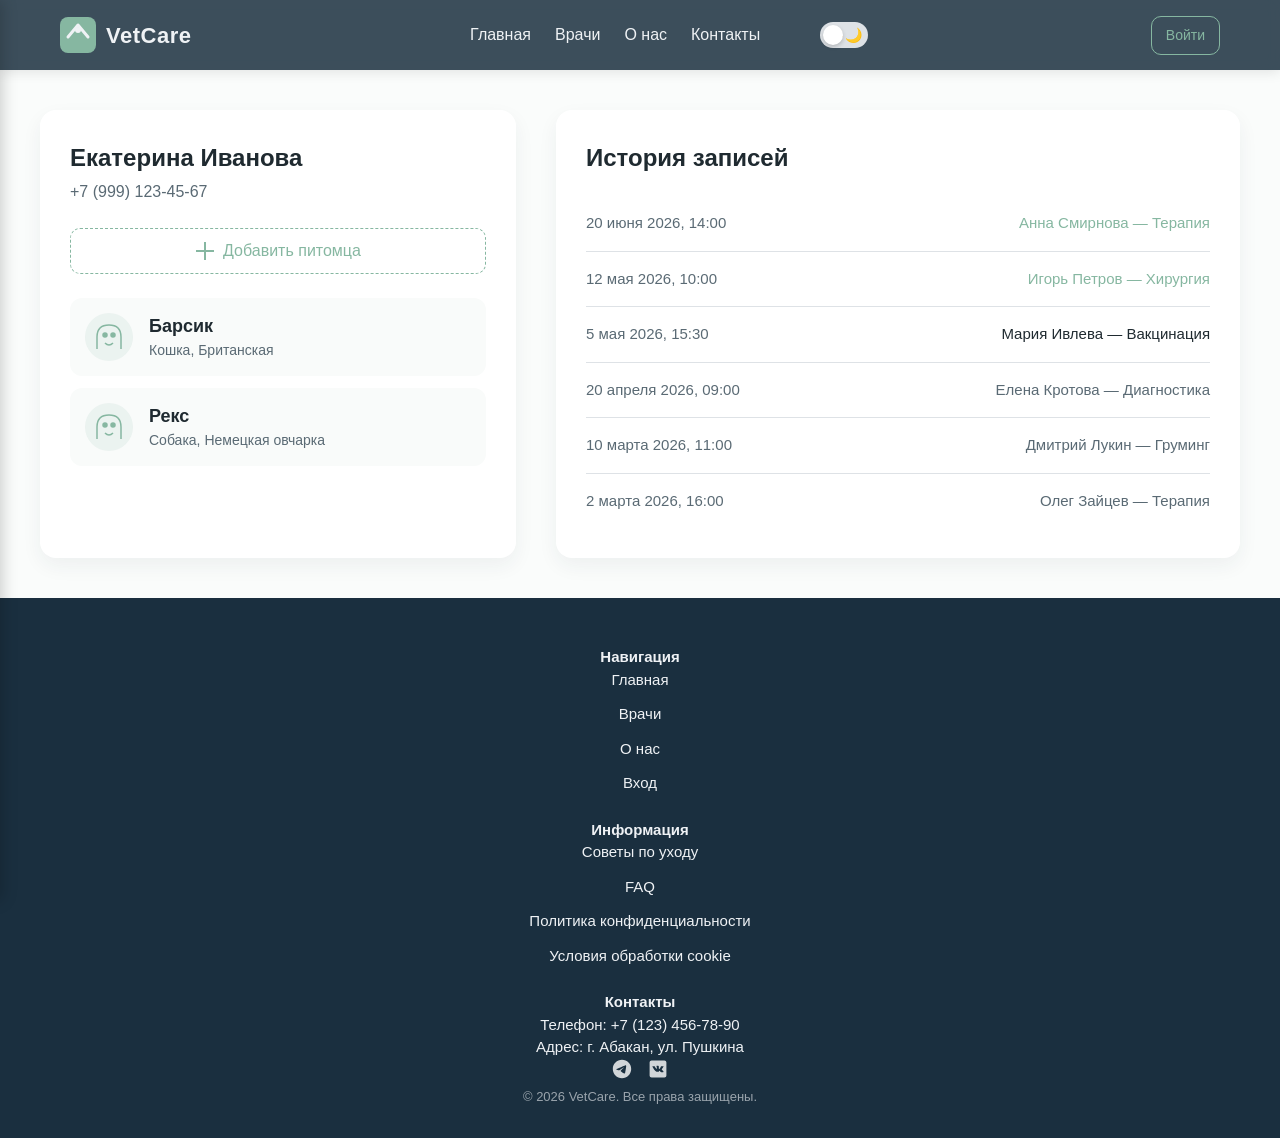
==== commit d41645c0: "Update account.html" ====
--- a/account.html
+++ b/account.html
@@ -122,14 +122,28 @@
     </div>
   </main>
 
-  <footer class="footer" id="footer">
-    <div class="container footer__inner">
+<footer class="footer" id="footer">
+  <div class="container footer__inner">
+    <div class="footer__col">
+      <h4 class="footer__heading">Навигация</h4>
       <ul class="footer__nav">
         <li><a href="index.html">Главная</a></li>
         <li><a href="index.html#doctors-section">Врачи</a></li>
         <li><a href="index.html#about">О нас</a></li>
         <li><a href="auth.html">Вход</a></li>
       </ul>
+    </div>
+    <div class="footer__col">
+      <h4 class="footer__heading">Информация</h4>
+      <ul class="footer__nav">
+        <li><a href="#">Советы по уходу</a></li>
+        <li><a href="#">FAQ</a></li>
+        <li><a href="#">Политика конфиденциальности</a></li>
+        <li><a href="#">Условия обработки cookie</a></li>
+      </ul>
+    </div>
+    <div class="footer__col">
+      <h4 class="footer__heading">Контакты</h4>
       <div class="footer__contacts">
         <p>Телефон: <a href="tel:+71234567890" class="footer__link">+7 (123) 456-78-90</a></p>
         <p>Адрес: г. Абакан, ул. Пушкина</p>
@@ -143,7 +157,9 @@
         </a>
       </div>
     </div>
-  </footer>
+  </div>
+  <p class="footer__legal">© 2026 VetCare. Все права защищены.</p>
+</footer>
 
   <div class="modal-overlay" id="addPetModal">
     <div class="modal">
@@ -306,4 +322,4 @@
     });
   </script>
 </body>
-</html>+</html>
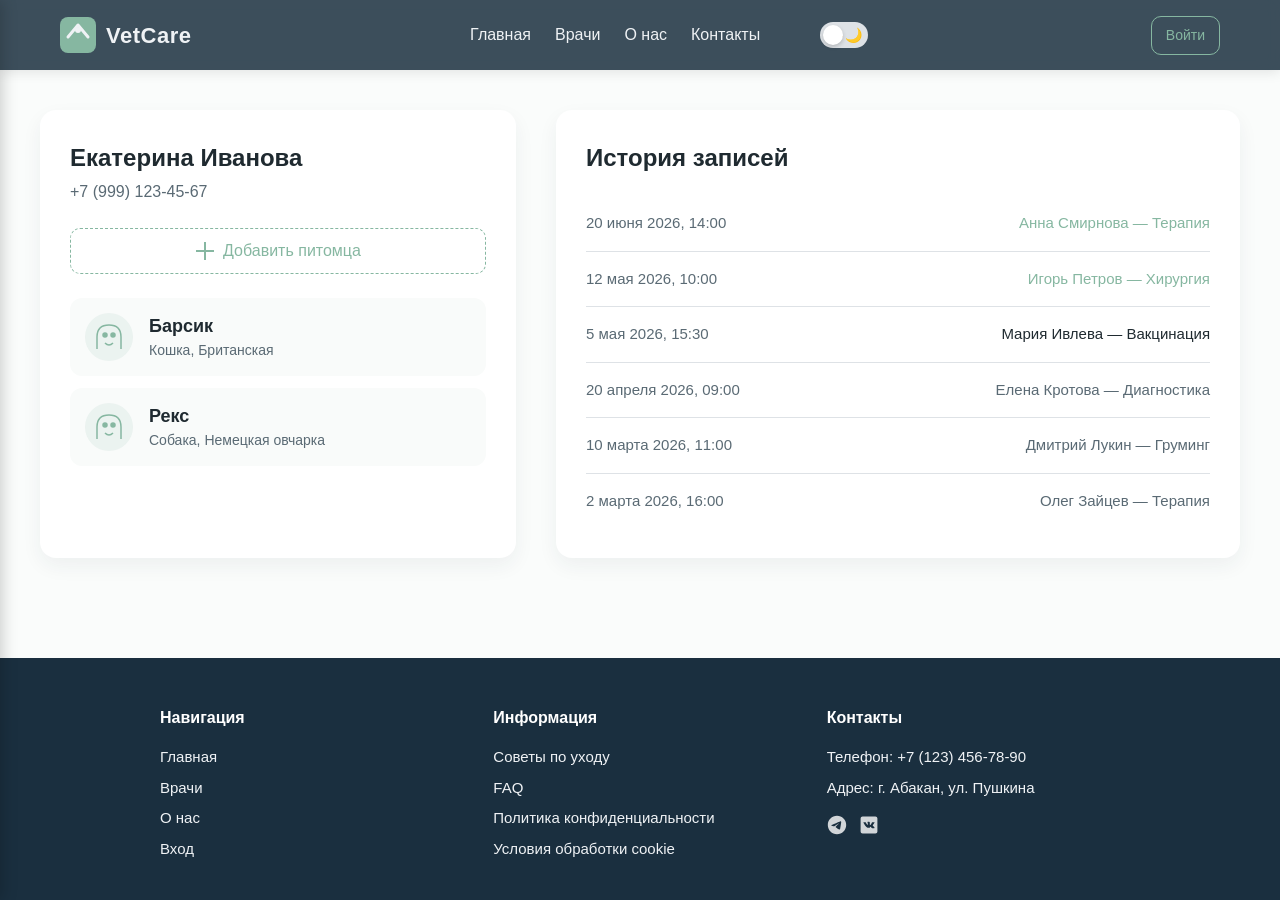
==== commit 59baa21c: "Update account.html" ====
--- a/account.html
+++ b/account.html
@@ -158,7 +158,6 @@
       </div>
     </div>
   </div>
-  <p class="footer__legal">© 2026 VetCare. Все права защищены.</p>
 </footer>
 
   <div class="modal-overlay" id="addPetModal">
--- a/style.css
+++ b/style.css
@@ -361,38 +361,51 @@
   height: 18px;
 }
 
+/* ----- Футер ----- */
 .footer {
   background: var(--dark);
   color: var(--dark-text);
   padding: 48px 20px 32px;
   font-size: 15px;
   margin-top: auto;
-  text-align: center;
 }
 .footer__inner {
-  display: flex;
-  flex-direction: column;
-  align-items: center;
-  gap: 24px;
-  max-width: 600px;
+  max-width: 1000px;
   margin: 0 auto;
+  display: flex;
+  flex-wrap: wrap;
+  gap: 40px;
+  justify-content: space-between;
+}
+.footer__col {
+  flex: 1 1 200px;
+  min-width: 160px;
+}
+.footer__heading {
+  font-size: 16px;
+  font-weight: 600;
+  margin-bottom: 16px;
+  color: #ffffff;
 }
 .footer__nav {
   list-style: none;
-  display: flex;
-  flex-direction: column;
-  gap: 12px;
+  padding: 0;
   margin: 0;
-  padding: 0;
+}
+.footer__nav li {
+  margin-bottom: 8px;
 }
 .footer__nav a {
   color: var(--dark-text);
   text-decoration: none;
-  font-weight: 500;
+  font-weight: 400;
   transition: color var(--transition);
 }
 .footer__nav a:hover {
   color: var(--accent);
+}
+.footer__contacts p {
+  margin-bottom: 8px;
 }
 .footer__link {
   color: var(--dark-text);
@@ -402,10 +415,27 @@
   color: var(--accent);
 }
 .social {
-  display: flex;
-  gap: 16px;
-  justify-content: center;
-}
+  margin-top: 16px;
+  display: flex;
+  gap: 12px;
+}
+.social__link img {
+  display: block;
+  width: 20px;
+  height: 20px;
+}
+.footer__legal {
+  text-align: center;
+  opacity: 0.6;
+  font-size: 13px;
+  margin-top: 24px;
+  border-top: 1px solid rgba(255,255,255,0.1);
+  padding-top: 16px;
+  max-width: 1000px;
+  margin-left: auto;
+  margin-right: auto;
+}
+
 .social__link {
   color: var(--dark-text);
   opacity: 0.8;
@@ -418,11 +448,6 @@
 }
 .social__link:hover {
   opacity: 1;
-}
-.footer__legal {
-  opacity: 0.6;
-  font-size: 13px;
-  margin-top: 8px;
 }
 
 .auth-page {
@@ -1358,4 +1383,5 @@
   .theme-switch {
     margin-left: 0;
   }
-}+}
+
